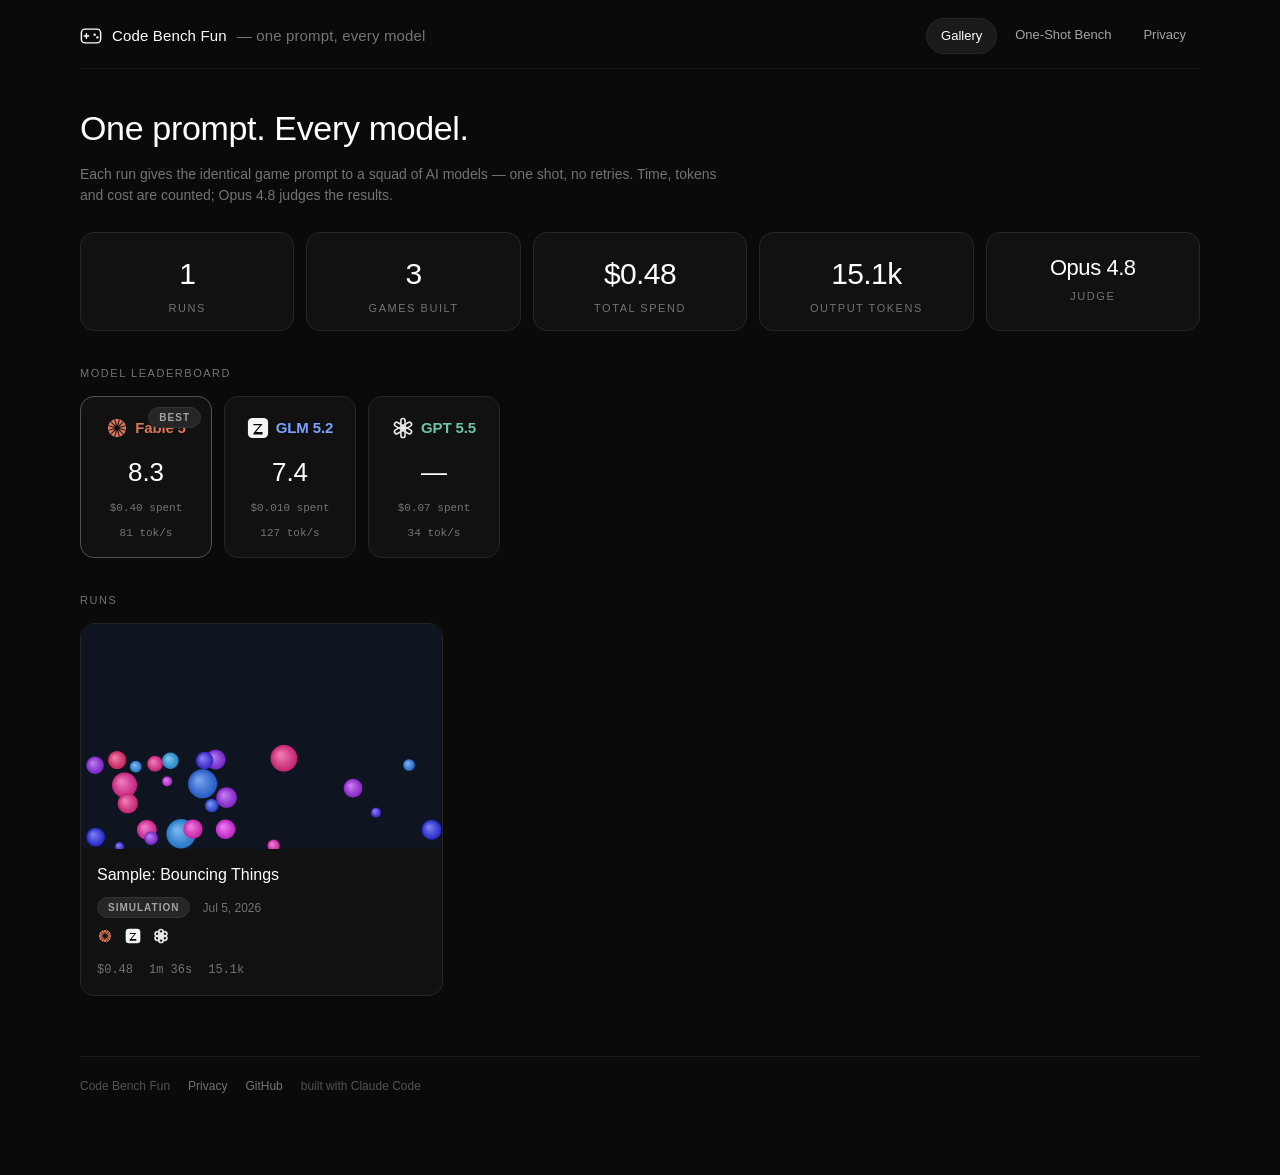
==== index.html @ 64ab5a78 "Scaffold: design system, model registry, schema, run viewer, gallery, privacy, README Co-Authored-By" ====
<!doctype html>
<html lang="en">
<head>
<meta charset="utf-8">
<meta name="viewport" content="width=device-width, initial-scale=1">
<title>Code Bench Fun — one prompt, every model</title>
<link rel="stylesheet" href="assets/site.css">
<style>
  /* page-specific: home hero + leaderboard + empty state (everything else reuses site.css) */
  .home-hero { padding: 6px 0 26px; }
  .home-hero h1 { font-size: 34px; font-weight: 300; color: var(--t-hero); margin: 0 0 10px; letter-spacing: -.01em; }
  .home-hero p { font-size: 14px; max-width: 640px; margin: 0; }

  .section-label { display: block; margin: 34px 0 14px; }
  .stat-strip .hero-num.judge { font-size: 22px; }

  .leaderboard-row { display: flex; flex-wrap: wrap; gap: 12px; }
  .lb-card { position: relative; flex: 0 0 auto; width: 132px; text-align: center; display: flex; flex-direction: column; align-items: center; gap: 8px; padding: 20px 12px 16px; }
  .lb-card .lb-pill { position: absolute; top: 10px; right: 10px; }
  .lb-card .chip { justify-content: center; }
  .lb-score { font-size: 26px; font-weight: 300; color: var(--t-hero); font-variant-numeric: tabular-nums; }
  .lb-line { font-size: 11px; }

  .cover-empty { position: absolute; inset: 0; display: flex; align-items: center; justify-content: center; opacity: .35; }

  .empty-wrap { display: flex; justify-content: center; padding: 30px 0; }
  .empty-card { display: flex; flex-direction: column; align-items: center; gap: 10px; text-align: center; padding: 46px 30px; max-width: 420px; }
  .empty-title { color: var(--t-hero); font-size: 17px; font-weight: 400; }
  .empty-sub { font-size: 13px; line-height: 1.6; }
  .empty-sub a { color: var(--t-mute); border-bottom: 1px solid var(--border); }
  .empty-sub a:hover { color: var(--t-hero); border-color: var(--border-hi); }

  @media (max-width: 720px) {
    .home-hero h1 { font-size: 26px; }
    .lb-card { width: 108px; padding: 16px 8px 12px; }
  }
</style>
</head>
<body>
<div class="wrap">
  <div id="topbar-slot"></div>

  <section class="home-hero">
    <h1>One prompt. Every model.</h1>
    <p class="dim">Each run gives the identical game prompt to a squad of AI models — one shot, no retries. Time, tokens and cost are counted; Opus 4.8 judges the results.</p>
  </section>

  <div class="stat-strip" id="stat-strip"></div>

  <section id="leaderboard-section">
    <span class="label section-label">Model leaderboard</span>
    <div class="leaderboard-row" id="leaderboard"></div>
  </section>

  <section id="gallery-section">
    <span class="label section-label">Runs</span>
    <div class="gallery" id="gallery"></div>
  </section>

  <footer class="site">
    <span>Code Bench Fun</span>
    <a href="privacy.html">Privacy</a>
    <a href="https://github.com/GGCryptoh/code_bench_fun">GitHub</a>
    <span>built with Claude Code</span>
  </footer>
</div>

<script src="assets/site.js"></script>
<script>
(function () {
  "use strict";

  function escapeHtml(s) {
    return String(s == null ? "" : s).replace(/[&<>"']/g, function (c) {
      return { "&": "&amp;", "<": "&lt;", ">": "&gt;", '"': "&quot;", "'": "&#39;" }[c];
    });
  }

  function fmtDate(iso) {
    try {
      var d = new Date(iso);
      if (isNaN(d.getTime())) return "";
      return d.toLocaleDateString(undefined, { month: "short", day: "numeric", year: "numeric" });
    } catch (e) { return ""; }
  }

  function animateCount(el, target, fmt) {
    if (!el) return;
    target = isFinite(target) ? target : 0;
    var steps = 30, duration = 1000, i = 0;
    var id = setInterval(function () {
      i++;
      el.textContent = fmt(target * (i / steps));
      if (i >= steps) { clearInterval(id); el.textContent = fmt(target); }
    }, duration / steps);
  }

  function renderStatStrip(runs, details) {
    var el = document.getElementById("stat-strip");
    if (!el) return;
    var gamesBuilt = 0, spend = 0, tokens = 0;
    details.forEach(function (d, i) {
      if (d && Array.isArray(d.builds)) {
        gamesBuilt += d.builds.length;
        d.builds.forEach(function (b) {
          spend += b.cost_usd || 0;
          tokens += b.output_tokens || 0;
        });
      } else {
        var r = runs[i] || {};
        gamesBuilt += (r.models ? r.models.length : 0);
        spend += (r.totals && r.totals.cost_usd) || 0;
        tokens += (r.totals && r.totals.output_tokens) || 0;
      }
    });

    el.innerHTML =
      '<div class="card stat-tile"><span class="hero-num" id="st-runs">0</span><span class="label">Runs</span></div>' +
      '<div class="card stat-tile"><span class="hero-num" id="st-games">0</span><span class="label">Games built</span></div>' +
      '<div class="card stat-tile"><span class="hero-num" id="st-spend">$0</span><span class="label">Total spend</span></div>' +
      '<div class="card stat-tile"><span class="hero-num" id="st-tokens">0</span><span class="label">Output tokens</span></div>' +
      '<div class="card stat-tile"><span class="hero-num judge">Opus 4.8</span><span class="label">Judge</span></div>';

    animateCount(document.getElementById("st-runs"), runs.length, function (v) { return String(Math.round(v)); });
    animateCount(document.getElementById("st-games"), gamesBuilt, function (v) { return String(Math.round(v)); });
    animateCount(document.getElementById("st-spend"), spend, function (v) { return CBF.fmtUSD(v); });
    animateCount(document.getElementById("st-tokens"), tokens, function (v) { return CBF.fmtTok(v); });
  }

  function renderLeaderboard(details) {
    var section = document.getElementById("leaderboard-section");
    var el = document.getElementById("leaderboard");
    if (!section || !el) return;

    var stats = {};
    details.forEach(function (d) {
      if (!d || !Array.isArray(d.builds)) return;
      d.builds.forEach(function (b) {
        var key = b.model_key;
        if (!key) return;
        if (!stats[key]) stats[key] = { cost: 0, scores: [], tps: [] };
        stats[key].cost += b.cost_usd || 0;
        if (b.judge && typeof b.judge.score === "number") stats[key].scores.push(b.judge.score);
        if (typeof b.tps === "number") stats[key].tps.push(b.tps);
      });
    });

    var keys = Object.keys(stats);
    if (!keys.length) { section.style.display = "none"; return; }

    var rows = keys.map(function (key) {
      var s = stats[key];
      var avgScore = s.scores.length ? s.scores.reduce(function (a, b) { return a + b; }, 0) / s.scores.length : null;
      var avgTps = s.tps.length ? s.tps.reduce(function (a, b) { return a + b; }, 0) / s.tps.length : null;
      return { key: key, avgScore: avgScore, avgTps: avgTps, cost: s.cost };
    });

    rows.sort(function (a, b) {
      if (a.avgScore == null && b.avgScore == null) return 0;
      if (a.avgScore == null) return 1;
      if (b.avgScore == null) return -1;
      return b.avgScore - a.avgScore;
    });

    var bestKey = (rows.length && rows[0].avgScore != null) ? rows[0].key : null;

    el.innerHTML = rows.map(function (r) {
      var isBest = r.key === bestKey;
      var scoreTxt = r.avgScore != null ? r.avgScore.toFixed(1) : "—";
      var tpsTxt = (r.avgTps != null ? Math.round(r.avgTps) : "—") + " tok/s";
      return '<div class="card lb-card"' + (isBest ? ' style="border-color:#525252"' : "") + '>' +
        (isBest ? '<span class="pill lb-pill">Best</span>' : "") +
        '<div>' + CBF.logoChip(r.key, 22) + '</div>' +
        '<div class="lb-score">' + escapeHtml(scoreTxt) + '</div>' +
        '<div class="mono dim lb-line">' + escapeHtml(CBF.fmtUSD(r.cost)) + ' spent</div>' +
        '<div class="mono dim lb-line">' + escapeHtml(tpsTxt) + '</div>' +
        '</div>';
    }).join("");
  }

  function renderGallery(runs) {
    var el = document.getElementById("gallery");
    if (!el) return;

    el.innerHTML = runs.map(function (r, i) {
      var coverHtml = r.cover
        ? '<iframe src="' + escapeHtml(r.cover) + '" sandbox="allow-scripts" loading="lazy"></iframe>'
        : '<div class="cover-empty">' + CBF.siteLogo(28) + '</div>';

      var modelsRow = (r.models || []).map(function (k) {
        var m = CBF.MODELS[k] || { name: k, brand: "openrouter" };
        var b = CBF.BRANDS[m.brand] || CBF.BRANDS.openrouter;
        return '<span title="' + escapeHtml(m.name) + '">' + b.logo(16) + '</span>';
      }).join("");

      var totals = r.totals || {};
      var dateTxt = r.created ? fmtDate(r.created) : "";

      return '<a class="card gcard reveal" style="animation-delay:' + (i * 60) + 'ms" href="run.html?id=' + encodeURIComponent(r.id) + '">' +
        '<div class="cover">' + coverHtml + '</div>' +
        '<div class="meta">' +
          '<div class="title">' + escapeHtml(r.title || r.id) + '</div>' +
          '<div class="row"><span class="pill">' + escapeHtml(r.kind || "") + '</span><span class="dim" style="font-size:12px">' + escapeHtml(dateTxt) + '</span></div>' +
          '<div class="row">' + modelsRow + '</div>' +
          '<div class="nums"><span>' + escapeHtml(CBF.fmtUSD(totals.cost_usd)) + '</span><span>' + escapeHtml(CBF.fmtMs(totals.ms)) + '</span><span>' + escapeHtml(CBF.fmtTok(totals.output_tokens)) + '</span></div>' +
        '</div>' +
      '</a>';
    }).join("");
  }

  function renderEmpty() {
    var statStrip = document.getElementById("stat-strip");
    var lbSection = document.getElementById("leaderboard-section");
    var gallerySection = document.getElementById("gallery-section");
    if (statStrip) statStrip.style.display = "none";
    if (lbSection) lbSection.style.display = "none";
    if (gallerySection) {
      var label = gallerySection.querySelector(".label");
      if (label) label.style.display = "none";
      var gal = document.getElementById("gallery");
      if (gal) {
        gal.className = "empty-wrap";
        gal.innerHTML =
          '<div class="card empty-card">' +
            CBF.siteLogo(32) +
            '<div class="empty-title">No runs yet</div>' +
            '<div class="dim empty-sub">Run your first bench with <span class="mono">runner/bench.mjs</span> or the <a href="bench.html">One-Shot Bench</a> page.</div>' +
          '</div>';
      }
    }
  }

  async function init() {
    var slot = document.getElementById("topbar-slot");
    if (slot) slot.outerHTML = CBF.topbar("index.html");

    try {
      var idx = await CBF.loadIndex();
      var runs = (idx && Array.isArray(idx.runs)) ? idx.runs : [];
      if (!runs.length) { renderEmpty(); return; }

      var details = await Promise.all(runs.map(function (r) {
        return CBF.loadRun(r.id).catch(function () { return null; });
      }));

      renderStatStrip(runs, details);
      renderLeaderboard(details);
      renderGallery(runs);
    } catch (e) {
      renderEmpty();
    }
  }

  init();
})();
</script>
</body>
</html>
---- assets/site.css ----
/* Code Bench Fun — shared design system (dark, data-forward, monochrome chrome; brand color only on model logos) */

:root {
  --bg: #0a0a0a;
  --card: rgba(23, 23, 23, .6);
  --card-solid: #171717;
  --raise: rgba(38, 38, 38, .6);
  --border: #262626;
  --border-hi: #404040;
  --t-hero: #ffffff;
  --t-body: #d4d4d4;
  --t-mute: #a3a3a3;
  --t-dim: #737373;
  --t-ghost: #525252;
  --mono: ui-monospace, "SF Mono", SFMono-Regular, Menlo, monospace;
  --sans: -apple-system, BlinkMacSystemFont, "Segoe UI", Inter, Roboto, sans-serif;
  --r-sm: 10px; --r-md: 14px; --r-lg: 18px;
  --ease: cubic-bezier(.25, .46, .45, .94);
}

* { box-sizing: border-box; }
html, body { margin: 0; padding: 0; }
body {
  background: var(--bg);
  color: var(--t-body);
  font-family: var(--sans);
  font-size: 15px;
  line-height: 1.5;
  -webkit-font-smoothing: antialiased;
  min-height: 100vh;
}
a { color: inherit; text-decoration: none; }
button { font: inherit; cursor: pointer; }

.wrap { max-width: 1160px; margin: 0 auto; padding: 0 20px 80px; }

/* ---------- top bar ---------- */
.topbar {
  display: flex; align-items: center; gap: 14px;
  padding: 18px 0 14px;
  border-bottom: 1px solid rgba(38,38,38,.6);
  margin-bottom: 28px;
}
.brand { display: flex; align-items: center; gap: 10px; color: var(--t-hero); font-weight: 500; letter-spacing: .01em; }
.brand svg { display: block; }
.brand .sub { color: var(--t-dim); font-weight: 400; }
.topbar nav { margin-left: auto; display: flex; gap: 4px; }
.topbar nav a {
  padding: 7px 14px; border-radius: 999px; color: var(--t-mute);
  font-size: 13px; transition: all .2s var(--ease);
}
.topbar nav a:hover { color: var(--t-hero); background: var(--raise); }
.topbar nav a.on { color: var(--t-hero); background: var(--raise); border: 1px solid var(--border); }

/* ---------- typography ---------- */
.label { font-size: 11px; text-transform: uppercase; letter-spacing: .14em; color: var(--t-dim); font-weight: 500; }
.hero-num { font-size: 40px; font-weight: 300; letter-spacing: -.02em; color: var(--t-hero); font-variant-numeric: tabular-nums; }
.page-title { font-size: 22px; font-weight: 300; color: var(--t-hero); margin: 0; }
h1, h2, h3 { font-weight: 300; color: var(--t-hero); }
.mono { font-family: var(--mono); font-variant-numeric: tabular-nums; }
.dim { color: var(--t-dim); } .mute { color: var(--t-mute); }

/* ---------- cards / tiles ---------- */
.card {
  background: var(--card); border: 1px solid var(--border);
  border-radius: var(--r-md); padding: 16px;
  transition: border-color .2s var(--ease), background .2s var(--ease), transform .2s var(--ease);
}
.card:hover { border-color: var(--border-hi); }
a.card:hover { transform: scale(1.005); }

.stat-strip { display: grid; grid-template-columns: repeat(auto-fit, minmax(130px, 1fr)); gap: 12px; margin-bottom: 28px; }
.stat-tile { text-align: center; padding: 18px 10px 14px; }
.stat-tile .hero-num { font-size: 30px; display: block; }
.stat-tile .label { margin-top: 4px; display: block; }

/* model chip: logo + name in brand color */
.chip { display: inline-flex; align-items: center; gap: 7px; font-weight: 600; font-size: 15px; letter-spacing: -.01em; }
.chip svg { display: block; flex: none; }

.pill {
  display: inline-block; padding: 2px 10px; border-radius: 999px;
  background: #262626; border: 1px solid #333; color: var(--t-mute);
  font-size: 10px; text-transform: uppercase; letter-spacing: .1em; font-weight: 600;
}

.btn {
  background: #262626; border: 1px solid #404040; color: var(--t-hero);
  border-radius: var(--r-sm); padding: 9px 18px; font-size: 14px;
  transition: all .2s var(--ease);
}
.btn:hover { background: #333; border-color: #525252; }
.btn.ghost { background: transparent; border-color: var(--border); color: var(--t-mute); }
.btn.ghost:hover { color: var(--t-hero); border-color: var(--border-hi); }
.btn:disabled { opacity: .4; cursor: default; }

input[type=text], textarea, select {
  width: 100%; background: rgba(23,23,23,.8); border: 1px solid var(--border);
  border-radius: var(--r-sm); color: var(--t-hero); padding: 12px 14px; font: inherit;
  outline: none; transition: border-color .2s var(--ease);
}
input[type=text]:focus, textarea:focus { border-color: #525252; }
::placeholder { color: var(--t-ghost); }

/* ---------- run grid (the show) ---------- */
.rungrid {
  display: grid; gap: 12px;
  grid-template-columns: repeat(auto-fill, minmax(min(430px, 100%), 1fr));
}
.panel {
  background: var(--card-solid); border: 1px solid var(--border);
  border-radius: var(--r-md); overflow: hidden;
  display: flex; flex-direction: column;
}
.panel-head {
  display: flex; align-items: center; justify-content: space-between;
  padding: 10px 14px; position: relative; min-height: 46px;
}
.panel-head .cost { font-size: 22px; font-weight: 500; color: var(--t-hero); font-variant-numeric: tabular-nums; letter-spacing: -.01em; }
.panel-head .bar {
  position: absolute; left: 0; bottom: 0; height: 2px; width: 0%;
  background: rgba(255,255,255,.35);
}
.panel-sub {
  display: flex; gap: 14px; padding: 0 14px 8px;
  font-size: 11px; color: var(--t-dim); font-family: var(--mono); font-variant-numeric: tabular-nums;
}
.panel .frame { position: relative; aspect-ratio: 1 / 1; background: #000; }
.panel .frame iframe { position: absolute; inset: 0; width: 100%; height: 100%; border: 0; display: block; }
.panel .frame .fail {
  position: absolute; inset: 0; display: flex; align-items: center; justify-content: center;
  color: var(--t-ghost); font-size: 13px; text-align: center; padding: 20px;
}

/* reel mode: pure square grid for screen recording */
body.reel { overflow: hidden; }
body.reel .wrap { max-width: none; padding: 0; }
body.reel .topbar, body.reel .no-reel { display: none !important; }
body.reel .rungrid { grid-template-columns: 1fr 1fr; gap: 8px; padding: 8px; }
body.reel .panel-sub { display: none; }
.reel-foot { display: none; }
body.reel .reel-foot {
  display: flex; align-items: center; justify-content: center; gap: 10px;
  padding: 14px 0 18px; color: var(--t-hero); font-size: 17px; font-weight: 500;
}

/* ---------- gallery ---------- */
.gallery { display: grid; gap: 16px; grid-template-columns: repeat(auto-fill, minmax(min(330px, 100%), 1fr)); }
.gcard { display: flex; flex-direction: column; overflow: hidden; padding: 0; }
.gcard .cover { position: relative; aspect-ratio: 16 / 10; background: #000; overflow: hidden; }
.gcard .cover iframe { width: 200%; height: 200%; transform: scale(.5); transform-origin: 0 0; border: 0; pointer-events: none; }
.gcard .meta { padding: 14px 16px 16px; display: flex; flex-direction: column; gap: 10px; }
.gcard .title { color: var(--t-hero); font-size: 16px; font-weight: 400; }
.gcard .row { display: flex; align-items: center; gap: 12px; flex-wrap: wrap; }
.gcard .nums { display: flex; gap: 16px; font-size: 12px; color: var(--t-dim); font-family: var(--mono); font-variant-numeric: tabular-nums; }

/* ---------- tables ---------- */
table.stats { width: 100%; border-collapse: collapse; font-variant-numeric: tabular-nums; }
table.stats th { text-align: right; font-size: 11px; text-transform: uppercase; letter-spacing: .12em; color: var(--t-dim); font-weight: 500; padding: 10px 12px; border-bottom: 1px solid var(--border); }
table.stats th:first-child, table.stats td:first-child { text-align: left; }
table.stats td { text-align: right; padding: 12px; border-bottom: 1px solid rgba(38,38,38,.5); font-family: var(--mono); font-size: 13px; color: var(--t-body); }
table.stats tr:last-child td { border-bottom: 0; }
table.stats td.best { color: var(--t-hero); }

/* ---------- reveal animation ---------- */
.reveal { opacity: 0; transform: translateY(14px); animation: rise .45s var(--ease) forwards; }
@keyframes rise { to { opacity: 1; transform: none; } }

/* scroll edge fade */
.fade-b { position: relative; }
.fade-b::after { content: ""; pointer-events: none; position: absolute; left: 0; right: 0; bottom: 0; height: 48px; background: linear-gradient(to top, var(--bg), transparent); }

footer.site {
  margin-top: 60px; padding-top: 20px; border-top: 1px solid rgba(38,38,38,.6);
  display: flex; gap: 18px; align-items: center; font-size: 12px; color: var(--t-ghost);
}
footer.site a { color: var(--t-dim); }
footer.site a:hover { color: var(--t-hero); }

@media (max-width: 720px) {
  .wrap { padding: 0 10px 60px; }
  .rungrid { grid-template-columns: 1fr 1fr; gap: 8px; }
  .panel-head { padding: 8px 10px; min-height: 40px; }
  .panel-head .cost { font-size: 17px; }
  .chip { font-size: 13px; gap: 5px; }
  .chip svg { width: 16px; height: 16px; }
  .panel-sub { font-size: 10px; gap: 10px; padding: 0 10px 6px; }
  .stat-tile .hero-num { font-size: 22px; }
  .topbar nav a { padding: 6px 10px; font-size: 12px; }
}
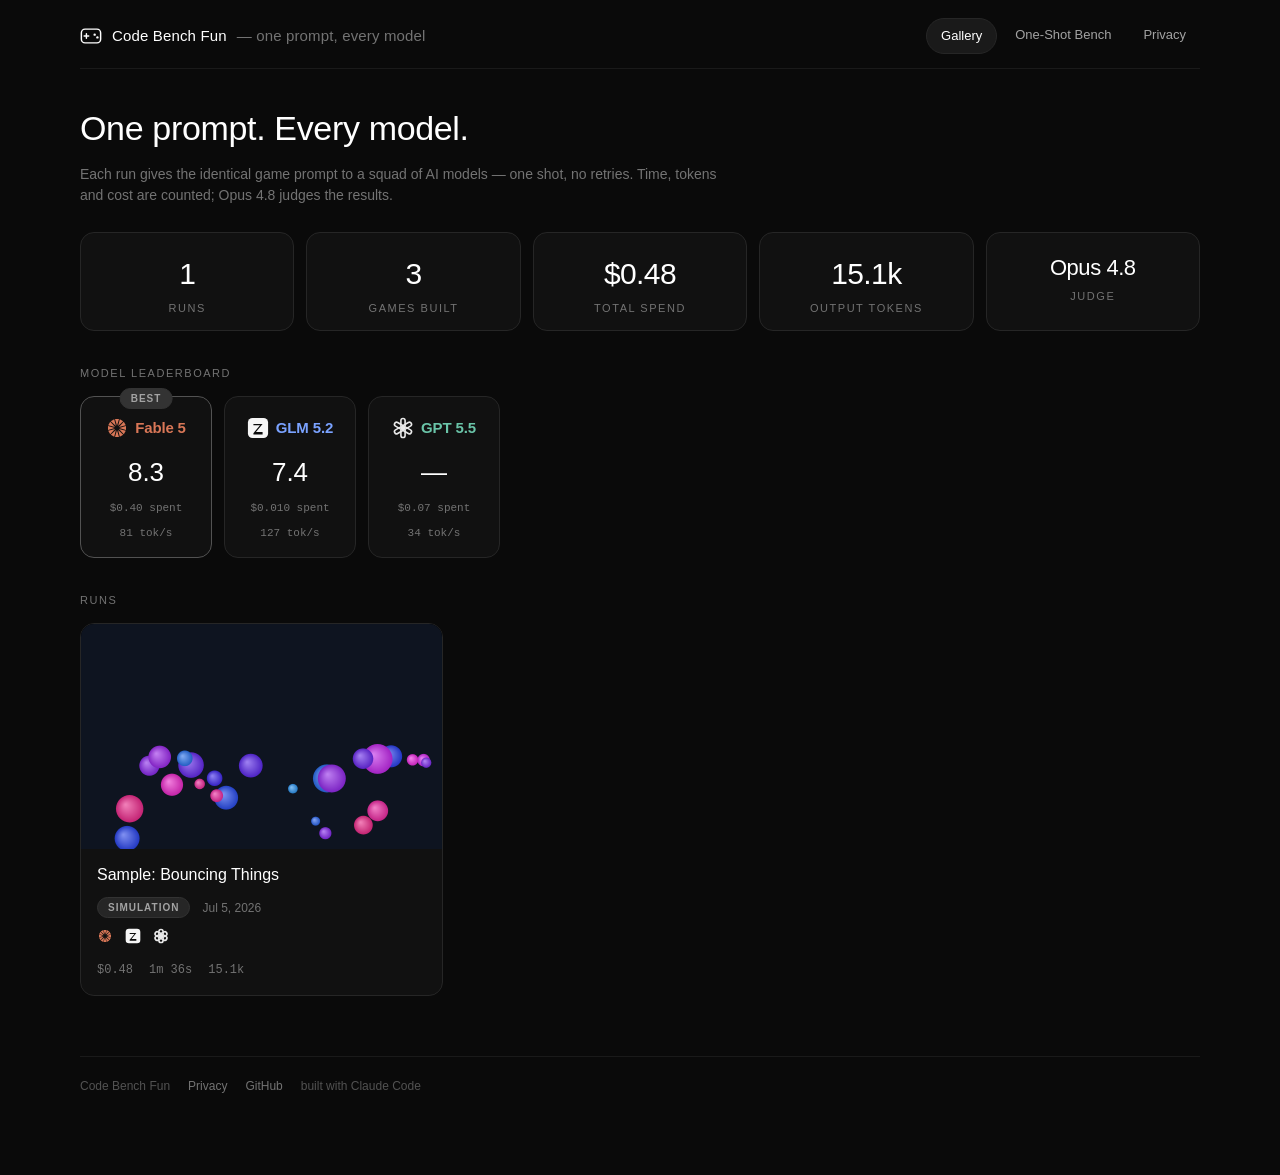
==== commit d4af56a5: "Bench page, runner, reel/viewport fit, ESC exit, cache-busting, .env.local key support Co-Authored-B" ====
--- a/index.html
+++ b/index.html
@@ -4,7 +4,7 @@
 <meta charset="utf-8">
 <meta name="viewport" content="width=device-width, initial-scale=1">
 <title>Code Bench Fun — one prompt, every model</title>
-<link rel="stylesheet" href="assets/site.css">
+<link rel="stylesheet" href="assets/site.css?v=3">
 <style>
   /* page-specific: home hero + leaderboard + empty state (everything else reuses site.css) */
   .home-hero { padding: 6px 0 26px; }
@@ -16,7 +16,7 @@
 
   .leaderboard-row { display: flex; flex-wrap: wrap; gap: 12px; }
   .lb-card { position: relative; flex: 0 0 auto; width: 132px; text-align: center; display: flex; flex-direction: column; align-items: center; gap: 8px; padding: 20px 12px 16px; }
-  .lb-card .lb-pill { position: absolute; top: 10px; right: 10px; }
+  .lb-card .lb-pill { position: absolute; top: -9px; left: 50%; transform: translateX(-50%); background: #333; }
   .lb-card .chip { justify-content: center; }
   .lb-score { font-size: 26px; font-weight: 300; color: var(--t-hero); font-variant-numeric: tabular-nums; }
   .lb-line { font-size: 11px; }
@@ -65,7 +65,7 @@
   </footer>
 </div>
 
-<script src="assets/site.js"></script>
+<script src="assets/site.js?v=3"></script>
 <script>
 (function () {
   "use strict";
--- a/assets/site.css
+++ b/assets/site.css
@@ -132,11 +132,22 @@
   color: var(--t-ghost); font-size: 13px; text-align: center; padding: 20px;
 }
 
-/* reel mode: pure square grid for screen recording */
+/* reel mode: pure square grid for screen recording — always fits the viewport */
 body.reel { overflow: hidden; }
-body.reel .wrap { max-width: none; padding: 0; }
+body.reel .wrap {
+  max-width: none; padding: 0; height: 100vh; height: 100dvh;
+  display: flex; flex-direction: column; align-items: center; justify-content: center;
+}
 body.reel .topbar, body.reel .no-reel { display: none !important; }
-body.reel .rungrid { grid-template-columns: 1fr 1fr; gap: 8px; padding: 8px; }
+body.reel .rungrid {
+  /* panel side: whichever is tighter — half the width, or half the height minus header chrome */
+  --reel-side: min(calc((100vw - 24px) / 2), calc((100dvh - 64px - 24px) / 2 - 42px));
+  grid-template-columns: repeat(2, var(--reel-side)) !important;
+  justify-content: center; align-content: center;
+  gap: 8px; padding: 8px; width: auto;
+}
+body.reel .panel-head { min-height: 42px; padding: 7px 12px; }
+body.reel .panel-head .cost { font-size: 19px; }
 body.reel .panel-sub { display: none; }
 .reel-foot { display: none; }
 body.reel .reel-foot {
